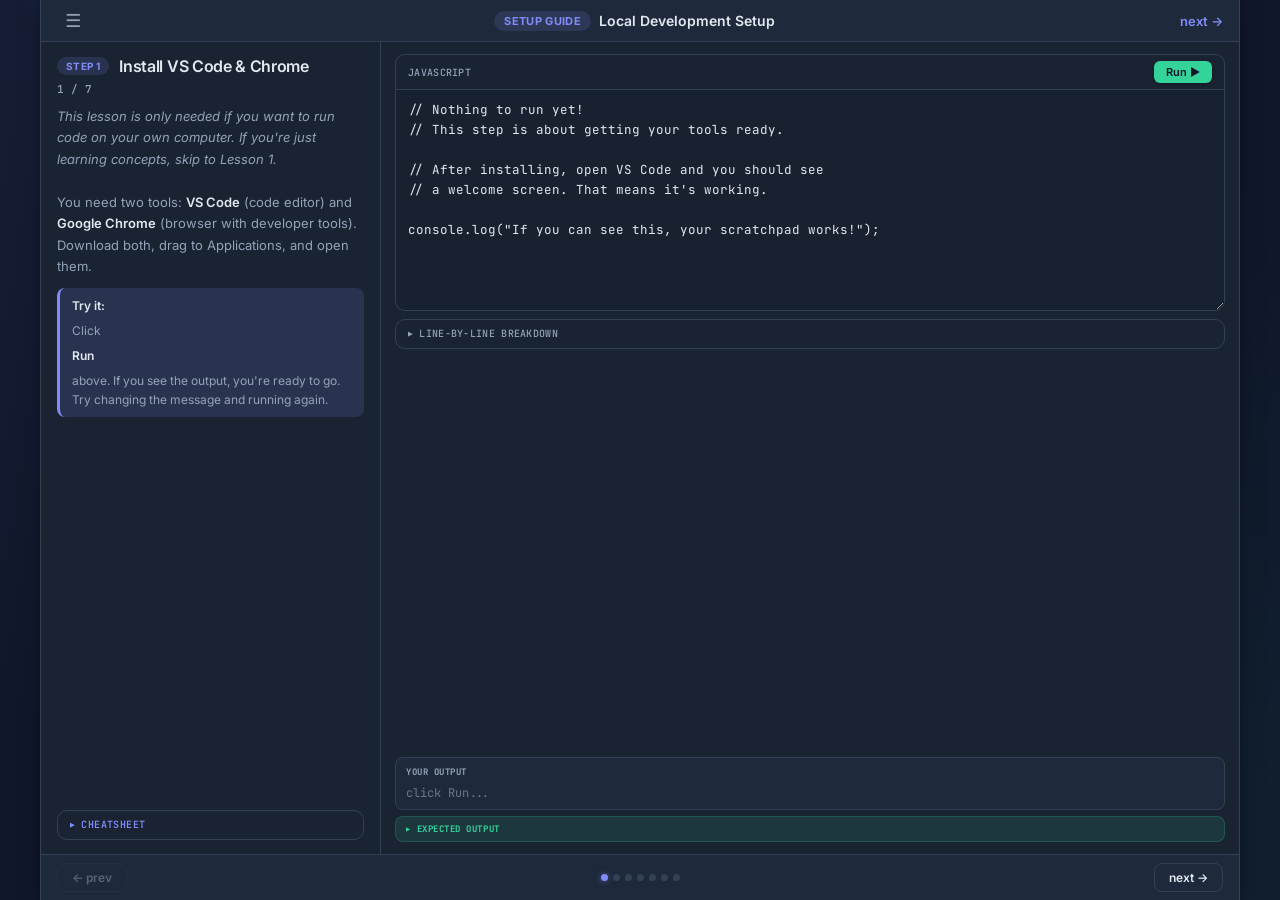
==== 00-setup.html @ cb1dcead "Initial commit: Interactive JavaScript crash course 10 lessons with LeetCode-style split-pane layout" ====
<!DOCTYPE html>
<html lang="en">
<head>
<meta charset="UTF-8" />
<meta name="viewport" content="width=device-width, initial-scale=1.0" />
<title>Lesson 0 — Setup</title>
<link rel="preconnect" href="https://fonts.googleapis.com">
<link href="https://fonts.googleapis.com/css2?family=Inter:wght@400;500;600;700&family=JetBrains+Mono:wght@400;500&display=swap" rel="stylesheet">
<link rel="stylesheet" href="theme.css" />
</head>
<body>
<div></div>
<script>
window.LESSON_INFO = { num: "Setup Guide", name: "Local Development Setup", prev: null, next: "01-foundations.html" };
window.SLIDES = [
  {
    title: "Install VS Code & Chrome",
    concept: "<em>This lesson is only needed if you want to run code on your own computer. If you're just learning concepts, skip to Lesson 1.</em><br><br>You need two tools: <strong>VS Code</strong> (code editor) and <strong>Google Chrome</strong> (browser with developer tools). Download both, drag to Applications, and open them.",
    code: "// Nothing to run yet!\n// This step is about getting your tools ready.\n\n// After installing, open VS Code and you should see\n// a welcome screen. That means it's working.\n\nconsole.log(\"If you can see this, your scratchpad works!\");",
    lines: [
      ["VS Code", "your code editor — where you write all your code"],
      ["Chrome", "your browser — where you see your pages and debug"],
      ["DevTools", "Chrome's built-in inspector — your best friend for debugging"],
      ["console.log(...)", "the main way to see what your code is doing"]
    ],
    expected: ["If you can see this, your scratchpad works!"],
    tryit: "Click <strong>Run</strong> above. If you see the output, you're ready to go. Try changing the message and running again."
  },
  {
    title: "Create a project folder",
    concept: "Open VS Code, click <strong>Open Folder</strong>, and create a new folder called <span class='cr'>js-crash-course</span>. This is your workspace. All files go here.",
    code: "// Your folder structure will look like this:\n//\n// js-crash-course/\n//   index.html\n//   script.js\n//   style.css\n\n// Create these files by right-clicking\n// the sidebar in VS Code → \"New File\"\n\nconsole.log(\"3 files: index.html, script.js, style.css\");",
    lines: [
      ["js-crash-course/", "your project folder — all files go here"],
      ["index.html", "the page structure (HTML)"],
      ["script.js", "the logic and behavior (JavaScript)"],
      ["style.css", "the visual styling (CSS, optional for now)"]
    ],
    expected: ["3 files: index.html, script.js, style.css"],
    tryit: "Create the folder and 3 files in VS Code. Don't worry about contents yet — that's the next step."
  },
  {
    title: "Basic HTML setup",
    concept: "Your <span class='cr'>index.html</span> is the starting point. The <span class='cr'>&lt;script src=\"script.js\"&gt;</span> tag at the bottom connects your JavaScript file. It must go <strong>before the closing <span class='cr'>&lt;/body&gt;</span></strong> so the HTML loads first.",
    code: "// Paste this into your index.html:\n//\n// <!DOCTYPE html>\n// <html>\n// <head>\n//   <title>JS Practice</title>\n// </head>\n// <body>\n//   <h1>Hello</h1>\n//   <button id=\"btn\">Click me</button>\n//   <script src=\"script.js\"><\\/script>\n// </body>\n// </html>\n\n// Then in script.js:\nconsole.log(\"JS is working\");\n\n// The script tag MUST be at the bottom\n// so HTML elements exist before JS runs",
    lines: [
      ["<!DOCTYPE html>", "tells the browser this is an HTML page"],
      ["<script src=\"script.js\">", "loads your JavaScript file"],
      ["at the bottom", "HTML elements must exist before JS tries to find them"],
      ["console.log(...)", "first thing in script.js — confirms JS loaded"]
    ],
    expected: ["JS is working"],
    tryit: "Paste the HTML into your index.html. Put <span class='cr'>console.log(\"JS is working\")</span> in script.js. Save both files (<strong>Cmd+S</strong>)."
  },
  {
    title: "Run it with Live Server",
    concept: "<strong>Live Server</strong> is a VS Code extension that auto-refreshes your page when you save. Install it from the Extensions sidebar (search \"Live Server\"). Then right-click <span class='cr'>index.html</span> → <strong>Open with Live Server</strong>.",
    code: "// After Live Server opens your page in Chrome:\n\n// 1. Open DevTools:\n//    Mac:  Cmd + Option + J\n//    Win:  Ctrl + Shift + J\n//\n// 2. You should see in the Console tab:\nconsole.log(\"JS is working\");\n\n// 3. If you see it — you're set up!\n// 4. If not — check:\n//    - Did you save? (Cmd+S)\n//    - Is script.js linked in index.html?\n//    - Is Live Server running?",
    lines: [
      ["Live Server extension", "auto-refreshes the page when you save a file"],
      ["Cmd + Option + J", "Mac shortcut to open Chrome DevTools console"],
      ["Console tab", "where console.log output appears"],
      ["Cmd + S", "always save before checking — unsaved changes don't show"]
    ],
    expected: ["JS is working"],
    tryit: "Open your page with Live Server. Open the Console. You should see <strong>\"JS is working\"</strong>. If so, you're ready."
  },
  {
    title: "Test the button",
    concept: "Add a click handler in <span class='cr'>script.js</span> to make sure everything is connected. If clicking the button logs to the console, your setup is <strong>100% working</strong>.",
    code: "// Put this in your script.js:\n\nconsole.log(\"JS is working\");\n\nconst btn = document.querySelector(\"#btn\");\n\nbtn.addEventListener(\"click\", () => {\n  console.log(\"clicked!\");\n});\n\n// Save, click the button, check the console",
    lines: [
      ["document.querySelector(\"#btn\")", "find the button element by its ID"],
      ["addEventListener(\"click\", ...)", "run code when the button is clicked"],
      ["console.log(\"clicked!\")", "confirms the event handler works"],
      ["save → click → check console", "the workflow you'll repeat constantly"]
    ],
    expected: ["JS is working", "clicked!"],
    tryit: "If you see both messages in your console, you're <strong>fully set up</strong> and ready for Day 1."
  },
  {
    title: "Mac tips & common issues",
    concept: "A few things that trip people up on Mac. File names are <strong>case-sensitive</strong> (<span class='cr'>script.js</span> is not <span class='cr'>Script.js</span>). Always save with <strong>Cmd+S</strong>. If nothing works, check the Console for red error messages.",
    code: "// Common issue: \"nothing happens\"\n// Fix: Did you save? (Cmd+S)\n\n// Common issue: button doesn't work\n// Fix: check if the element exists:\nlet btn = document.querySelector(\"#btn\");\nconsole.log(\"Button found:\", btn !== null);\n\n// Common issue: console is empty\n// Fix: make sure you're on the Console tab\n//       in DevTools (Cmd+Option+J)\n\n// Useful Mac shortcuts:\n// Save:       Cmd + S\n// New file:   Cmd + N\n// Search:     Cmd + F\n// DevTools:   Cmd + Option + J\n\nconsole.log(\"Setup complete!\");",
    lines: [
      ["Cmd + S", "save your file — ALWAYS save before checking"],
      ["case-sensitive", "script.js and Script.js are different files on Mac"],
      ["btn !== null", "quick way to check if querySelector found the element"],
      ["Cmd + Option + J", "fastest way to open the Chrome console"]
    ],
    expected: ["Button found: false", "Setup complete!"],
    tryit: "Run through the <strong>final checklist</strong>: VS Code installed, Chrome installed, folder open, files created, Live Server running, console.log works, button click logs."
  },
  {
    title: "Optional: Install Node.js",
    concept: "Node.js lets you run JavaScript outside the browser — in the terminal. You don't need it for the first few days, but it's useful later. Download from the Node.js website, run the installer, then test in Terminal.",
    code: "// After installing Node.js, open Terminal:\n//   Mac: Cmd+Space → type \"Terminal\"\n//\n// Then run:\n//   node -v\n//   npm -v\n//\n// If it prints version numbers, it works!\n\n// You can also run JS directly:\n//   node\n//   > console.log(\"hello\")\n//   hello\n\n// For now, we'll use the browser.\n// Node becomes useful for APIs and tooling.\n\nconsole.log(\"Node.js is optional for now\");",
    lines: [
      ["node -v", "check if Node.js is installed and which version"],
      ["npm -v", "check if npm (package manager) is installed"],
      ["node", "starts an interactive JS console in terminal"],
      ["optional for now", "browser DevTools is all you need for Days 1-4"]
    ],
    expected: ["Node.js is optional for now"],
    tryit: "If you installed Node, open Terminal and run <span class='cr'>node -v</span>. If it prints a version, you're good."
  }
];
</script>
<script src="engine.js"></script>
</body>
</html>
---- theme.css ----
:root {
  --color-text-primary: #e2e8f0;
  --color-text-secondary: #94a3b8;
  --color-background-primary: #0f172a;
  --color-background-secondary: #1e293b;
  --color-background-card: #1a2332;
  --color-border-secondary: #334155;
  --color-border-tertiary: #1e293b;
  --color-accent: #818cf8;
  --color-accent-dim: rgba(129,140,248,0.15);
  --color-green: #34d399;
  --color-green-dim: rgba(52,211,153,0.12);
  --color-red: #f87171;
  --color-red-dim: rgba(248,113,113,0.12);
  --color-amber: #fbbf24;
  --font-mono: "JetBrains Mono", "Fira Code", "Cascadia Code", monospace;
  --font-sans: "Inter", -apple-system, system-ui, sans-serif;
  --border-radius-md: 10px;
  --border-radius-lg: 14px;
  --shadow-card: 0 4px 24px rgba(0,0,0,0.25), 0 1px 4px rgba(0,0,0,0.15);
  --shadow-btn: 0 1px 3px rgba(0,0,0,0.3);
}

* { box-sizing: border-box; margin: 0; padding: 0 }
html, body { height: 100%; }
html { font-size: 15px }

body {
  font-family: var(--font-sans);
  background: var(--color-background-primary);
  color: var(--color-text-primary);
  display: flex;
  justify-content: center;
  padding: 0;
  background-image:
    radial-gradient(ellipse at 20% 0%, rgba(129,140,248,0.08) 0%, transparent 60%),
    radial-gradient(ellipse at 80% 100%, rgba(52,211,153,0.06) 0%, transparent 60%);
}

body > div {
  width: 100%;
  max-width: 1200px;
  background: var(--color-background-card);
  border-left: 1px solid var(--color-border-secondary);
  border-right: 1px solid var(--color-border-secondary);
  box-shadow: var(--shadow-card);
  display: flex;
  flex-direction: column;
  height: 100vh;
  overflow: hidden;
}

/* Full width when DOM canvas is present */
body > div.has-canvas {
  max-width: 100%;
}

/* ─── Header bar ─── */
.lesson-bar {
  display: flex;
  align-items: center;
  justify-content: space-between;
  padding: 8px 16px;
  border-bottom: 1px solid var(--color-border-secondary);
  background: var(--color-background-secondary);
  flex-shrink: 0;
}

.home-btn {
  color: var(--color-text-secondary);
  text-decoration: none;
  font-size: 18px;
  padding: 2px 8px;
  border-radius: 6px;
  transition: background 0.15s;
}

.home-btn:hover { background: var(--color-accent-dim); color: var(--color-accent); }

.next-link {
  color: var(--color-accent);
  text-decoration: none;
  font-size: 13px;
  font-weight: 600;
}

.next-link:hover { text-decoration: underline; }

.lesson-bar .lesson-num {
  font-size: 11px;
  font-weight: 700;
  padding: 3px 10px;
  background: var(--color-accent-dim);
  border-radius: 20px;
  color: var(--color-accent);
  letter-spacing: 0.03em;
  text-transform: uppercase;
}

.lesson-bar .lesson-name {
  font-size: 14px;
  font-weight: 600;
  color: var(--color-text-primary);
}

/* ─── Main area (fills between header and nav) ─── */
.main-area {
  flex: 1;
  display: flex;
  min-height: 0;
  overflow: hidden;
}

/* ─── DOM Canvas as side pane ─── */
.canvas-pane {
  width: 280px;
  min-width: 220px;
  padding: 14px;
  border-right: 1px solid var(--color-border-secondary);
  background: rgba(0,0,0,0.1);
  overflow-y: auto;
  flex-shrink: 0;
}

/* ─── Split pane layout ─── */
.split-pane {
  display: flex;
  flex: 1;
  min-height: 0;
  overflow: hidden;
}

.pane-left {
  width: 340px;
  min-width: 260px;
  padding: 14px 16px;
  overflow-y: auto;
  display: flex;
  flex-direction: column;
  gap: 10px;
  border-right: 1px solid var(--color-border-secondary);
  flex-shrink: 0;
}

.pane-section { display: flex; flex-direction: column; gap: 6px; }

.pane-right {
  flex: 1;
  min-width: 0;
  padding: 12px 14px;
  overflow-y: auto;
  display: flex;
  flex-direction: column;
  gap: 8px;
}

@media(max-width: 768px) {
  .main-area { flex-direction: column; }
  .canvas-pane { width: 100%; min-width: 0; border-right: none; border-bottom: 1px solid var(--color-border-secondary); }
  .split-pane { flex-direction: column; }
  .pane-left { width: 100%; min-width: 0; border-right: none; border-bottom: 1px solid var(--color-border-secondary); }
}

/* ─── Slide header ─── */
.slide-header { display: flex; align-items: center; gap: 10px }

.step-badge {
  font-size: 10px;
  font-weight: 700;
  padding: 3px 9px;
  background: var(--color-accent-dim);
  border-radius: 20px;
  color: var(--color-accent);
  letter-spacing: 0.04em;
  text-transform: uppercase;
  flex-shrink: 0;
}

.slide-title {
  font-size: 16px;
  font-weight: 600;
  color: var(--color-text-primary);
  flex: 1;
  letter-spacing: -0.02em;
}

.progress {
  font-size: 11px;
  color: var(--color-text-secondary);
  font-family: var(--font-mono);
  font-weight: 500;
  flex-shrink: 0;
}

.concept { font-size: 13px; line-height: 1.65; color: var(--color-text-secondary) }
.concept strong { color: var(--color-text-primary); font-weight: 600 }

.cr {
  background: var(--color-accent-dim);
  border-radius: 5px;
  padding: 1px 6px;
  font-family: var(--font-mono);
  font-size: 11px;
  color: var(--color-accent);
  font-weight: 500;
}

/* ─── Editor panel ─── */
.panel {
  background: var(--color-background-secondary);
  border: 1px solid var(--color-border-secondary);
  border-radius: var(--border-radius-md);
  overflow: hidden;
  display: flex;
  flex-direction: column;
}

.editor-panel { flex-shrink: 0; }

.panel-head {
  display: flex;
  align-items: center;
  justify-content: space-between;
  padding: 6px 12px;
  border-bottom: 1px solid var(--color-border-secondary);
  background: rgba(0,0,0,0.15);
}

.panel-label {
  font-size: 10px;
  font-family: var(--font-mono);
  color: var(--color-text-secondary);
  font-weight: 500;
  letter-spacing: 0.03em;
  text-transform: uppercase;
}

.run-btn {
  font-size: 11px;
  font-weight: 600;
  font-family: var(--font-sans);
  padding: 4px 12px;
  border-radius: 6px;
  background: var(--color-green);
  border: none;
  color: #0f172a;
  cursor: pointer;
  box-shadow: var(--shadow-btn);
  transition: background 0.15s, transform 0.1s;
}

.run-btn:hover { background: #6ee7b7 }
.run-btn:active { transform: scale(0.96) }

textarea.code {
  width: 100%;
  font-family: var(--font-mono);
  font-size: 12.5px;
  line-height: 1.6;
  padding: 10px 12px;
  background: rgba(0,0,0,0.2);
  border: none;
  color: var(--color-text-primary);
  resize: vertical;
  min-height: 220px;
  outline: none;
  tab-size: 2;
}

textarea.code::selection { background: rgba(129,140,248,0.3) }

/* ─── Result area ─── */
.result-area {
  display: flex;
  flex-direction: column;
  gap: 6px;
  margin-top: auto;
  flex-shrink: 0;
}

.result-col {
  border-radius: 8px;
  padding: 8px 10px;
  min-height: 32px;
}

.result-col.actual { background: var(--color-background-secondary); border: 1px solid var(--color-border-secondary); }
.result-col.expected-col { background: var(--color-green-dim); border: none; border-radius: 0 0 8px 8px; padding: 8px 10px; }

.result-col .result-label {
  font-size: 9px;
  font-weight: 700;
  letter-spacing: 0.06em;
  text-transform: uppercase;
  margin-bottom: 4px;
  font-family: var(--font-mono);
}

.result-col.actual .result-label { color: var(--color-text-secondary); }

.result-scroll {
  max-height: 140px;
  overflow-y: auto;
  scrollbar-width: thin;
  scrollbar-color: var(--color-border-secondary) transparent;
}

.result-scroll::-webkit-scrollbar { width: 5px; }
.result-scroll::-webkit-scrollbar-track { background: transparent; }
.result-scroll::-webkit-scrollbar-thumb { background: var(--color-border-secondary); border-radius: 3px; }

.result-line {
  font-size: 12px;
  font-family: var(--font-mono);
  padding: 1px 0;
  white-space: pre-wrap;
  word-break: break-all;
}

.result-line.match { color: var(--color-green); }
.result-line.mismatch { color: var(--color-red); }
.result-line.neutral { color: var(--color-text-primary); }
.result-line.expected-text { color: var(--color-green); opacity: 0.85; }

.result-badge {
  display: inline-block;
  font-size: 10px;
  font-weight: 700;
  padding: 2px 8px;
  border-radius: 4px;
  letter-spacing: 0.04em;
  text-transform: uppercase;
  margin-left: 8px;
  font-family: var(--font-mono);
}

.result-badge.pass { background: var(--color-green-dim); color: var(--color-green); }
.result-badge.fail { background: var(--color-red-dim); color: var(--color-red); }

/* ─── Expected output (collapsible, hidden by default) ─── */
.expected-toggle {
  border: 1px solid rgba(52,211,153,0.2);
  border-radius: 8px;
  overflow: hidden;
  background: var(--color-green-dim);
}

.expected-summary {
  padding: 6px 10px;
  font-size: 9px;
  font-family: var(--font-mono);
  font-weight: 700;
  color: var(--color-green);
  letter-spacing: 0.06em;
  text-transform: uppercase;
  cursor: pointer;
  list-style: none;
  display: flex;
  align-items: center;
  gap: 6px;
  user-select: none;
}

.expected-summary::before {
  content: "\25B6";
  font-size: 7px;
  transition: transform 0.2s;
  display: inline-block;
}

.expected-toggle[open] .expected-summary::before {
  transform: rotate(90deg);
}

/* ─── Annotations (collapsible, under editor) ─── */
.explain-toggle {
  border: 1px solid var(--color-border-secondary);
  border-radius: var(--border-radius-md);
  overflow: hidden;
  background: var(--color-background-secondary);
  flex-shrink: 0;
}

.explain-toggle summary {
  padding: 7px 12px;
  font-size: 10px;
  font-family: var(--font-mono);
  font-weight: 500;
  color: var(--color-text-secondary);
  letter-spacing: 0.03em;
  text-transform: uppercase;
  cursor: pointer;
  background: rgba(0,0,0,0.15);
  border-bottom: 1px solid transparent;
  list-style: none;
  display: flex;
  align-items: center;
  gap: 6px;
  user-select: none;
}

.explain-toggle summary::before {
  content: "\25B6";
  font-size: 8px;
  transition: transform 0.2s;
  display: inline-block;
}

.explain-toggle[open] summary::before {
  transform: rotate(90deg);
}

.explain-toggle[open] summary {
  border-bottom-color: var(--color-border-secondary);
}

.explain-box { padding: 8px 12px; display: flex; flex-direction: column; gap: 0 }

.explain-scroll {
  max-height: 160px;
  overflow-y: auto;
  scrollbar-width: thin;
  scrollbar-color: var(--color-border-secondary) transparent;
}

.explain-scroll::-webkit-scrollbar { width: 5px; }
.explain-scroll::-webkit-scrollbar-track { background: transparent; }
.explain-scroll::-webkit-scrollbar-thumb { background: var(--color-border-secondary); border-radius: 3px; }

.explain-row {
  display: flex;
  gap: 8px;
  align-items: flex-start;
  padding: 3px 0;
  border-bottom: 1px solid rgba(255,255,255,0.04);
}

.explain-row:last-child { border-bottom: none }

.explain-code {
  font-family: var(--font-mono);
  font-size: 11px;
  color: var(--color-accent);
  white-space: pre;
  min-width: 120px;
  padding: 2px 0;
  flex-shrink: 0;
  font-weight: 500;
}

.arrow { color: var(--color-text-secondary); font-size: 11px; padding-top: 2px; flex-shrink: 0; opacity: 0.4 }
.explain-desc { font-size: 11px; color: var(--color-text-secondary); line-height: 1.5; padding: 2px 0 }

/* ─── Try-it box ─── */
.try-it {
  font-size: 12px;
  line-height: 1.6;
  color: var(--color-text-secondary);
  padding: 8px 12px;
  background: var(--color-accent-dim);
  border-radius: 8px;
  border-left: 3px solid var(--color-accent);
}

.try-it strong { color: var(--color-text-primary); font-weight: 600 }

/* ─── Cheatsheet (in left pane) ─── */
.cheatsheet-details {
  border: 1px solid var(--color-border-secondary);
  border-radius: var(--border-radius-md);
  overflow: hidden;
  background: var(--color-background-secondary);
  margin-top: auto;
}

.cheatsheet-summary {
  padding: 7px 12px;
  font-size: 10px;
  font-family: var(--font-mono);
  font-weight: 600;
  color: var(--color-accent);
  letter-spacing: 0.04em;
  text-transform: uppercase;
  cursor: pointer;
  background: rgba(0,0,0,0.15);
  list-style: none;
  display: flex;
  align-items: center;
  gap: 6px;
  user-select: none;
  border-bottom: 1px solid transparent;
}

.cheatsheet-summary::before {
  content: "\25B6";
  font-size: 8px;
  transition: transform 0.2s;
  display: inline-block;
}

.cheatsheet-details[open] .cheatsheet-summary::before {
  transform: rotate(90deg);
}

.cheatsheet-details[open] .cheatsheet-summary {
  border-bottom-color: var(--color-border-secondary);
}

.cheatsheet-cols {
  display: flex;
  flex-direction: column;
  gap: 4px;
  padding: 8px 12px;
}

.cheatsheet-col code {
  display: block;
  font-family: var(--font-mono);
  font-size: 10.5px;
  color: var(--color-text-primary);
  padding: 0;
  white-space: pre;
}

.cheatsheet-heading {
  font-size: 9px;
  font-weight: 700;
  color: var(--color-accent);
  text-transform: uppercase;
  letter-spacing: 0.04em;
  margin-top: 6px;
  margin-bottom: 1px;
}

.cheatsheet-col:first-child .cheatsheet-heading:first-child { margin-top: 0; }

/* ─── Navigation bar ─── */
.nav-bar {
  display: flex;
  align-items: center;
  justify-content: space-between;
  padding: 8px 16px;
  border-top: 1px solid var(--color-border-secondary);
  background: var(--color-background-secondary);
  flex-shrink: 0;
}

.nav-btn {
  font-size: 12px;
  font-weight: 600;
  font-family: var(--font-sans);
  padding: 6px 14px;
  border-radius: 8px;
  border: 1px solid var(--color-border-secondary);
  background: var(--color-background-secondary);
  color: var(--color-text-primary);
  cursor: pointer;
  transition: background 0.15s, border-color 0.15s;
}

.nav-btn:disabled { opacity: 0.3; cursor: not-allowed }
.nav-btn:not(:disabled):hover { background: var(--color-border-secondary); border-color: var(--color-accent) }

.dots { display: flex; gap: 5px }

.dot {
  width: 7px;
  height: 7px;
  border-radius: 50%;
  background: var(--color-border-secondary);
  cursor: pointer;
  transition: background 0.2s, transform 0.2s;
}

.dot:hover { transform: scale(1.3) }
.dot.active { background: var(--color-accent); box-shadow: 0 0 6px rgba(129,140,248,0.5) }

/* ─── DOM Canvas ─── */
.dom-canvas {
  border: 2px solid #38bdf8;
  border-radius: var(--border-radius-md);
  padding: 16px 14px 12px;
  min-height: 60px;
  background: #0c1929;
  position: relative;
  box-shadow:
    0 0 20px rgba(56,189,248,0.08),
    inset 0 0 30px rgba(56,189,248,0.03);
}

.dom-canvas::before {
  content: "LIVE PREVIEW";
  position: absolute;
  top: 0;
  left: 12px;
  transform: translateY(-50%);
  background: #0c1929;
  padding: 0 8px;
  font-size: 9px;
  font-weight: 700;
  color: #38bdf8;
  letter-spacing: 0.08em;
  font-family: var(--font-mono);
}

.dom-canvas * { color: var(--color-text-primary); font-family: var(--font-sans); }
.dom-canvas h1, .dom-canvas h2, .dom-canvas h3 { margin-bottom: 6px; font-size: 15px; }
.dom-canvas p { margin-bottom: 4px; font-size: 13px; }

.dom-canvas button {
  padding: 5px 12px; border-radius: 6px; border: 1px solid #38bdf8;
  background: rgba(56,189,248,0.1); color: var(--color-text-primary);
  cursor: pointer; font-size: 12px; margin: 3px 4px 3px 0;
  transition: background 0.15s;
}

.dom-canvas button:hover { background: rgba(56,189,248,0.25); }

.dom-canvas input {
  padding: 5px 10px; border-radius: 6px; border: 1px solid var(--color-border-secondary);
  background: var(--color-background-secondary); color: var(--color-text-primary);
  font-size: 12px; margin: 3px 4px 3px 0; outline: none;
}

.dom-canvas input:focus { border-color: #38bdf8; }

.dom-canvas ul { padding-left: 18px; margin: 4px 0; }
.dom-canvas li { font-size: 12px; padding: 2px 0; }
.dom-canvas .highlight { color: var(--color-red) !important; font-weight: bold; }
.dom-canvas .done, .dom-canvas .completed { text-decoration: line-through; opacity: 0.45; }
.dom-canvas .task-row { display: flex; align-items: center; gap: 8px; padding: 3px 0; }
.dom-canvas .delete-btn {
  color: var(--color-red); cursor: pointer; border-color: var(--color-red);
  background: var(--color-red-dim); padding: 2px 8px; font-size: 10px;
}

/* ─── Index page ─── */
.index-grid {
  display: grid;
  grid-template-columns: 1fr 1fr;
  gap: 10px;
  padding: 18px 20px;
}

@media(max-width: 600px) { .index-grid { grid-template-columns: 1fr } }

.index-card {
  display: block;
  text-decoration: none;
  padding: 14px 16px;
  background: var(--color-background-secondary);
  border: 1px solid var(--color-border-secondary);
  border-radius: var(--border-radius-md);
  transition: border-color 0.2s, transform 0.15s;
}

.index-card:hover {
  border-color: var(--color-accent);
  transform: translateY(-2px);
}

.index-card .card-num {
  font-size: 10px;
  font-weight: 700;
  color: var(--color-accent);
  text-transform: uppercase;
  letter-spacing: 0.04em;
  margin-bottom: 3px;
}

.index-card .card-title {
  font-size: 14px;
  font-weight: 600;
  color: var(--color-text-primary);
  margin-bottom: 3px;
}

.index-card .card-desc {
  font-size: 12px;
  color: var(--color-text-secondary);
  line-height: 1.5;
}
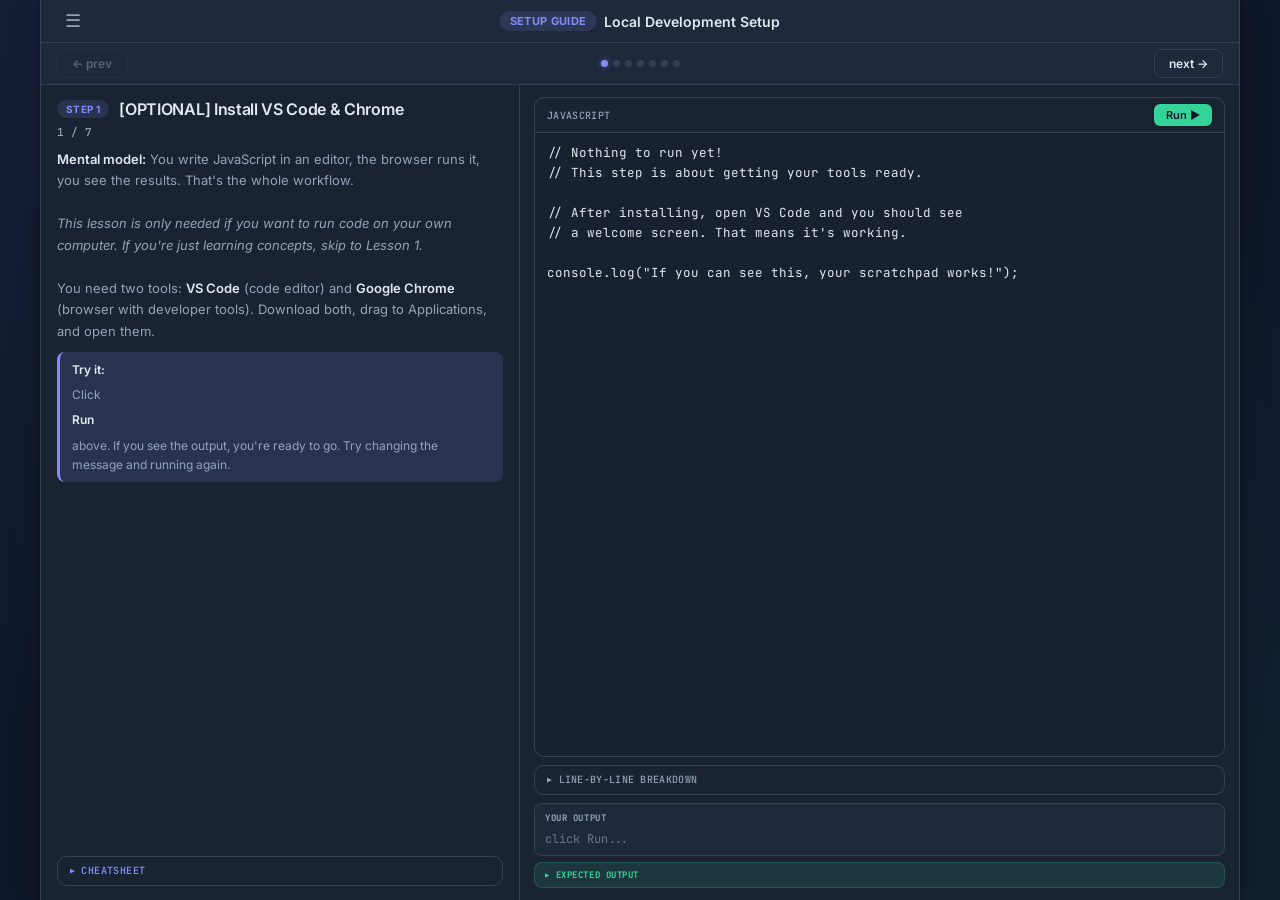
==== commit 7a1f0940: "Content rewrite: add priority labels, mental models, common mistakes, interview tips Every slide now" ====
--- a/00-setup.html
+++ b/00-setup.html
@@ -14,8 +14,8 @@
 window.LESSON_INFO = { num: "Setup Guide", name: "Local Development Setup", prev: null, next: "01-foundations.html" };
 window.SLIDES = [
   {
-    title: "Install VS Code & Chrome",
-    concept: "<em>This lesson is only needed if you want to run code on your own computer. If you're just learning concepts, skip to Lesson 1.</em><br><br>You need two tools: <strong>VS Code</strong> (code editor) and <strong>Google Chrome</strong> (browser with developer tools). Download both, drag to Applications, and open them.",
+    title: "[OPTIONAL] Install VS Code & Chrome",
+    concept: "<strong>Mental model:</strong> You write JavaScript in an editor, the browser runs it, you see the results. That's the whole workflow.<br><br><em>This lesson is only needed if you want to run code on your own computer. If you're just learning concepts, skip to Lesson 1.</em><br><br>You need two tools: <strong>VS Code</strong> (code editor) and <strong>Google Chrome</strong> (browser with developer tools). Download both, drag to Applications, and open them.",
     code: "// Nothing to run yet!\n// This step is about getting your tools ready.\n\n// After installing, open VS Code and you should see\n// a welcome screen. That means it's working.\n\nconsole.log(\"If you can see this, your scratchpad works!\");",
     lines: [
       ["VS Code", "your code editor — where you write all your code"],
@@ -27,7 +27,7 @@
     tryit: "Click <strong>Run</strong> above. If you see the output, you're ready to go. Try changing the message and running again."
   },
   {
-    title: "Create a project folder",
+    title: "[OPTIONAL] Create a project folder",
     concept: "Open VS Code, click <strong>Open Folder</strong>, and create a new folder called <span class='cr'>js-crash-course</span>. This is your workspace. All files go here.",
     code: "// Your folder structure will look like this:\n//\n// js-crash-course/\n//   index.html\n//   script.js\n//   style.css\n\n// Create these files by right-clicking\n// the sidebar in VS Code → \"New File\"\n\nconsole.log(\"3 files: index.html, script.js, style.css\");",
     lines: [
@@ -40,7 +40,7 @@
     tryit: "Create the folder and 3 files in VS Code. Don't worry about contents yet — that's the next step."
   },
   {
-    title: "Basic HTML setup",
+    title: "[OPTIONAL] Basic HTML setup",
     concept: "Your <span class='cr'>index.html</span> is the starting point. The <span class='cr'>&lt;script src=\"script.js\"&gt;</span> tag at the bottom connects your JavaScript file. It must go <strong>before the closing <span class='cr'>&lt;/body&gt;</span></strong> so the HTML loads first.",
     code: "// Paste this into your index.html:\n//\n// <!DOCTYPE html>\n// <html>\n// <head>\n//   <title>JS Practice</title>\n// </head>\n// <body>\n//   <h1>Hello</h1>\n//   <button id=\"btn\">Click me</button>\n//   <script src=\"script.js\"><\\/script>\n// </body>\n// </html>\n\n// Then in script.js:\nconsole.log(\"JS is working\");\n\n// The script tag MUST be at the bottom\n// so HTML elements exist before JS runs",
     lines: [
@@ -53,7 +53,7 @@
     tryit: "Paste the HTML into your index.html. Put <span class='cr'>console.log(\"JS is working\")</span> in script.js. Save both files (<strong>Cmd+S</strong>)."
   },
   {
-    title: "Run it with Live Server",
+    title: "[OPTIONAL] Run it with Live Server",
     concept: "<strong>Live Server</strong> is a VS Code extension that auto-refreshes your page when you save. Install it from the Extensions sidebar (search \"Live Server\"). Then right-click <span class='cr'>index.html</span> → <strong>Open with Live Server</strong>.",
     code: "// After Live Server opens your page in Chrome:\n\n// 1. Open DevTools:\n//    Mac:  Cmd + Option + J\n//    Win:  Ctrl + Shift + J\n//\n// 2. You should see in the Console tab:\nconsole.log(\"JS is working\");\n\n// 3. If you see it — you're set up!\n// 4. If not — check:\n//    - Did you save? (Cmd+S)\n//    - Is script.js linked in index.html?\n//    - Is Live Server running?",
     lines: [
@@ -66,7 +66,7 @@
     tryit: "Open your page with Live Server. Open the Console. You should see <strong>\"JS is working\"</strong>. If so, you're ready."
   },
   {
-    title: "Test the button",
+    title: "[OPTIONAL] Test the button",
     concept: "Add a click handler in <span class='cr'>script.js</span> to make sure everything is connected. If clicking the button logs to the console, your setup is <strong>100% working</strong>.",
     code: "// Put this in your script.js:\n\nconsole.log(\"JS is working\");\n\nconst btn = document.querySelector(\"#btn\");\n\nbtn.addEventListener(\"click\", () => {\n  console.log(\"clicked!\");\n});\n\n// Save, click the button, check the console",
     lines: [
@@ -79,7 +79,7 @@
     tryit: "If you see both messages in your console, you're <strong>fully set up</strong> and ready for Day 1."
   },
   {
-    title: "Mac tips & common issues",
+    title: "[OPTIONAL] Mac tips & common issues",
     concept: "A few things that trip people up on Mac. File names are <strong>case-sensitive</strong> (<span class='cr'>script.js</span> is not <span class='cr'>Script.js</span>). Always save with <strong>Cmd+S</strong>. If nothing works, check the Console for red error messages.",
     code: "// Common issue: \"nothing happens\"\n// Fix: Did you save? (Cmd+S)\n\n// Common issue: button doesn't work\n// Fix: check if the element exists:\nlet btn = document.querySelector(\"#btn\");\nconsole.log(\"Button found:\", btn !== null);\n\n// Common issue: console is empty\n// Fix: make sure you're on the Console tab\n//       in DevTools (Cmd+Option+J)\n\n// Useful Mac shortcuts:\n// Save:       Cmd + S\n// New file:   Cmd + N\n// Search:     Cmd + F\n// DevTools:   Cmd + Option + J\n\nconsole.log(\"Setup complete!\");",
     lines: [
@@ -92,8 +92,8 @@
     tryit: "Run through the <strong>final checklist</strong>: VS Code installed, Chrome installed, folder open, files created, Live Server running, console.log works, button click logs."
   },
   {
-    title: "Optional: Install Node.js",
-    concept: "Node.js lets you run JavaScript outside the browser — in the terminal. You don't need it for the first few days, but it's useful later. Download from the Node.js website, run the installer, then test in Terminal.",
+    title: "[OPTIONAL] Install Node.js",
+    concept: "Node.js lets you run JavaScript outside the browser — in the terminal. You don't need it for the first few days, but it's useful later. Download from the Node.js website, run the installer, then test in Terminal.<br><br>Node.js is optional for this course. We mainly use JavaScript in the browser.",
     code: "// After installing Node.js, open Terminal:\n//   Mac: Cmd+Space → type \"Terminal\"\n//\n// Then run:\n//   node -v\n//   npm -v\n//\n// If it prints version numbers, it works!\n\n// You can also run JS directly:\n//   node\n//   > console.log(\"hello\")\n//   hello\n\n// For now, we'll use the browser.\n// Node becomes useful for APIs and tooling.\n\nconsole.log(\"Node.js is optional for now\");",
     lines: [
       ["node -v", "check if Node.js is installed and which version"],
--- a/theme.css
+++ b/theme.css
@@ -72,19 +72,73 @@
   font-size: 18px;
   padding: 2px 8px;
   border-radius: 6px;
+  border: none;
+  background: none;
+  cursor: pointer;
   transition: background 0.15s;
 }
 
 .home-btn:hover { background: var(--color-accent-dim); color: var(--color-accent); }
 
-.next-link {
+/* ─── Menu dropdown ─── */
+.menu-wrapper { position: relative; }
+
+.menu-dropdown {
+  display: none;
+  position: absolute;
+  top: 100%;
+  left: 0;
+  margin-top: 6px;
+  background: var(--color-background-secondary);
+  border: 1px solid var(--color-border-secondary);
+  border-radius: var(--border-radius-md);
+  box-shadow: 0 8px 32px rgba(0,0,0,0.4);
+  min-width: 220px;
+  z-index: 100;
+  padding: 4px 0;
+  max-height: 80vh;
+  overflow-y: auto;
+}
+
+.menu-dropdown.open { display: block; }
+
+.menu-item {
+  display: block;
+  padding: 7px 14px;
+  font-size: 13px;
+  font-weight: 500;
+  color: var(--color-text-primary);
+  text-decoration: none;
+  transition: background 0.1s;
+}
+
+.menu-item:hover { background: var(--color-accent-dim); }
+.menu-item.active { color: var(--color-accent); background: var(--color-accent-dim); }
+
+.menu-item.menu-home {
+  font-weight: 700;
   color: var(--color-accent);
-  text-decoration: none;
-  font-size: 13px;
-  font-weight: 600;
-}
-
-.next-link:hover { text-decoration: underline; }
+}
+
+.menu-divider {
+  height: 1px;
+  background: var(--color-border-secondary);
+  margin: 4px 0;
+}
+
+/* ─── Centered lesson title ─── */
+.lesson-bar {
+  position: relative;
+}
+
+.lesson-bar-title {
+  display: flex;
+  align-items: center;
+  gap: 8px;
+  position: absolute;
+  left: 50%;
+  transform: translateX(-50%);
+}
 
 .lesson-bar .lesson-num {
   font-size: 11px;
@@ -113,10 +167,10 @@
 
 /* ─── DOM Canvas as side pane ─── */
 .canvas-pane {
-  width: 280px;
-  min-width: 220px;
+  width: 40%;
+  min-width: 280px;
   padding: 14px;
-  border-right: 1px solid var(--color-border-secondary);
+  border-left: 1px solid var(--color-border-secondary);
   background: rgba(0,0,0,0.1);
   overflow-y: auto;
   flex-shrink: 0;
@@ -131,7 +185,7 @@
 }
 
 .pane-left {
-  width: 340px;
+  width: 40%;
   min-width: 260px;
   padding: 14px 16px;
   overflow-y: auto;
@@ -156,7 +210,7 @@
 
 @media(max-width: 768px) {
   .main-area { flex-direction: column; }
-  .canvas-pane { width: 100%; min-width: 0; border-right: none; border-bottom: 1px solid var(--color-border-secondary); }
+  .canvas-pane { width: 100%; min-width: 0; border-left: none; border-top: 1px solid var(--color-border-secondary); }
   .split-pane { flex-direction: column; }
   .pane-left { width: 100%; min-width: 0; border-right: none; border-bottom: 1px solid var(--color-border-secondary); }
 }
@@ -215,7 +269,7 @@
   flex-direction: column;
 }
 
-.editor-panel { flex-shrink: 0; }
+.editor-panel { flex: 1; min-height: 0; }
 
 .panel-head {
   display: flex;
@@ -261,8 +315,9 @@
   background: rgba(0,0,0,0.2);
   border: none;
   color: var(--color-text-primary);
-  resize: vertical;
-  min-height: 220px;
+  resize: none;
+  flex: 1;
+  min-height: 0;
   outline: none;
   tab-size: 2;
 }
@@ -511,6 +566,10 @@
   flex-direction: column;
   gap: 4px;
   padding: 8px 12px;
+  max-height: 200px;
+  overflow-y: auto;
+  scrollbar-width: thin;
+  scrollbar-color: var(--color-border-secondary) transparent;
 }
 
 .cheatsheet-col code {
@@ -539,8 +598,8 @@
   display: flex;
   align-items: center;
   justify-content: space-between;
-  padding: 8px 16px;
-  border-top: 1px solid var(--color-border-secondary);
+  padding: 6px 16px;
+  border-bottom: 1px solid var(--color-border-secondary);
   background: var(--color-background-secondary);
   flex-shrink: 0;
 }
@@ -589,7 +648,7 @@
 }
 
 .dom-canvas::before {
-  content: "LIVE PREVIEW";
+  content: "WEBPAGE PREVIEW";
   position: absolute;
   top: 0;
   left: 12px;
